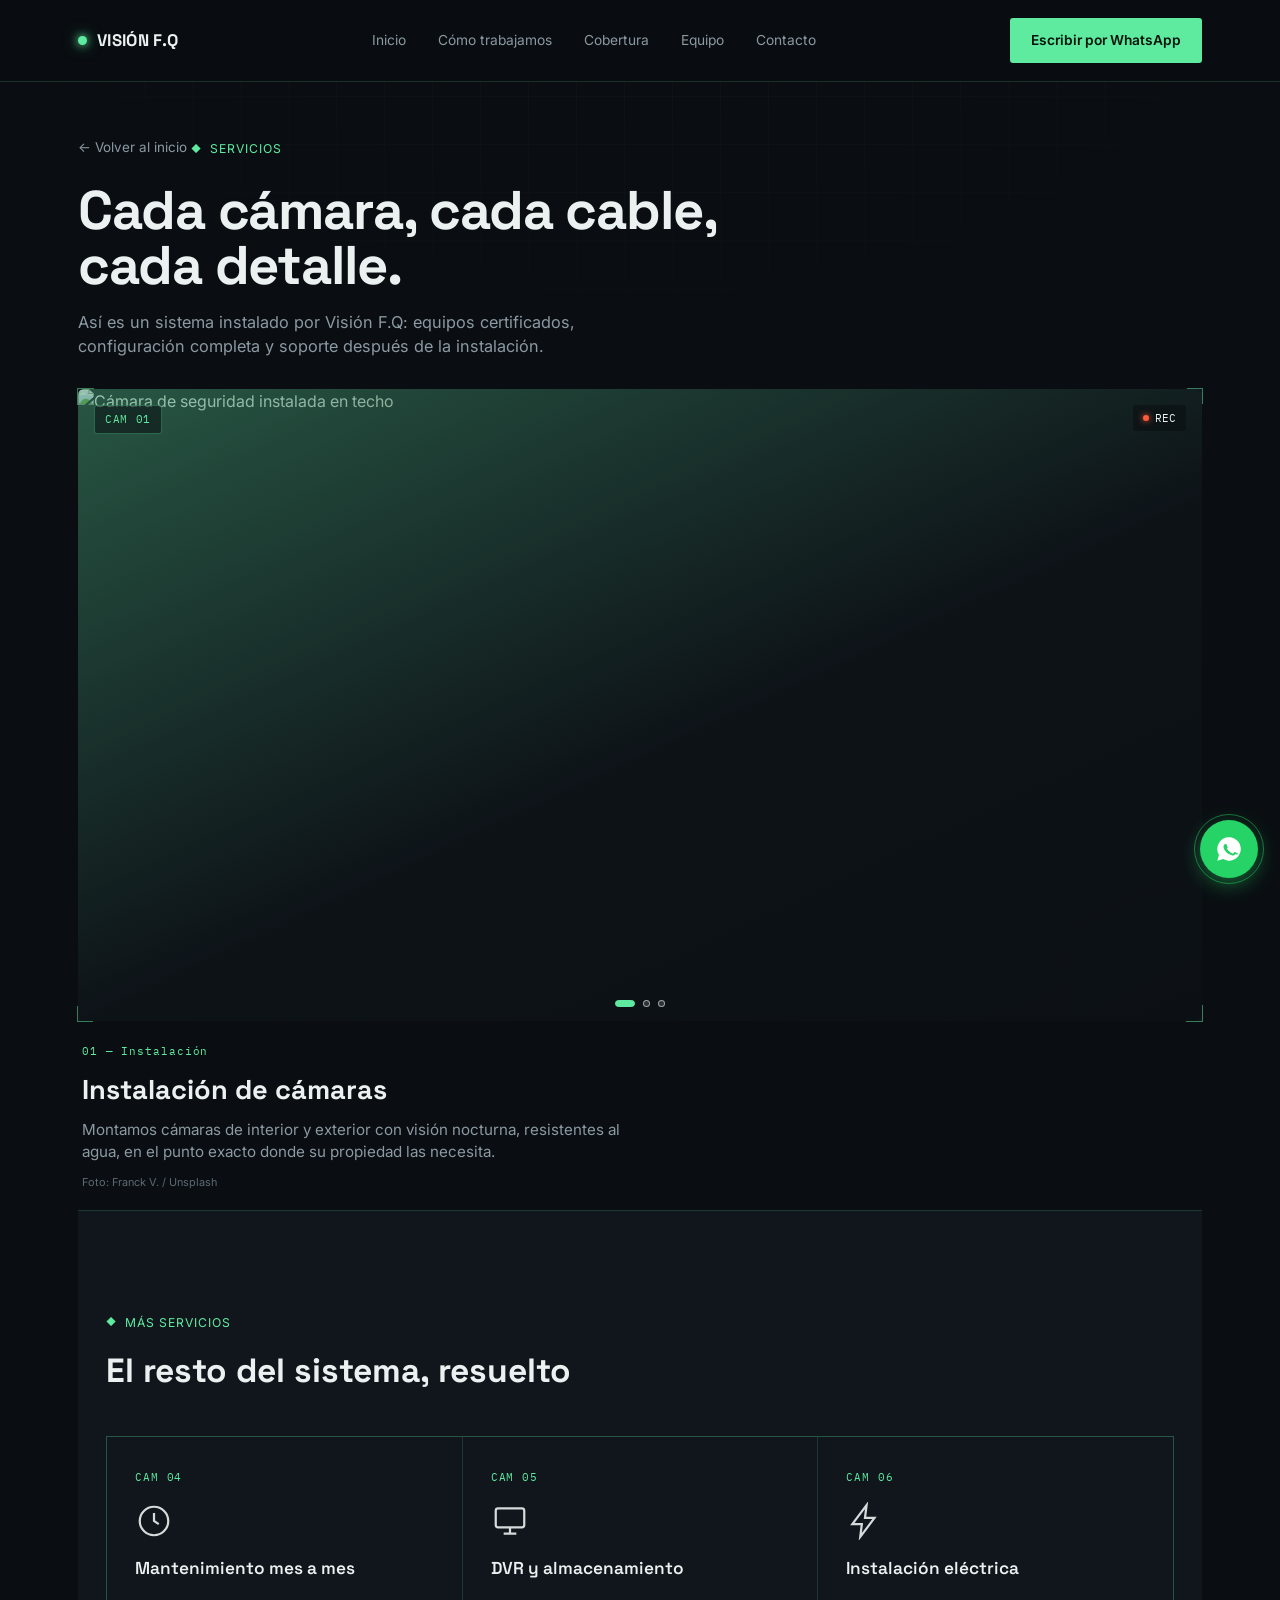
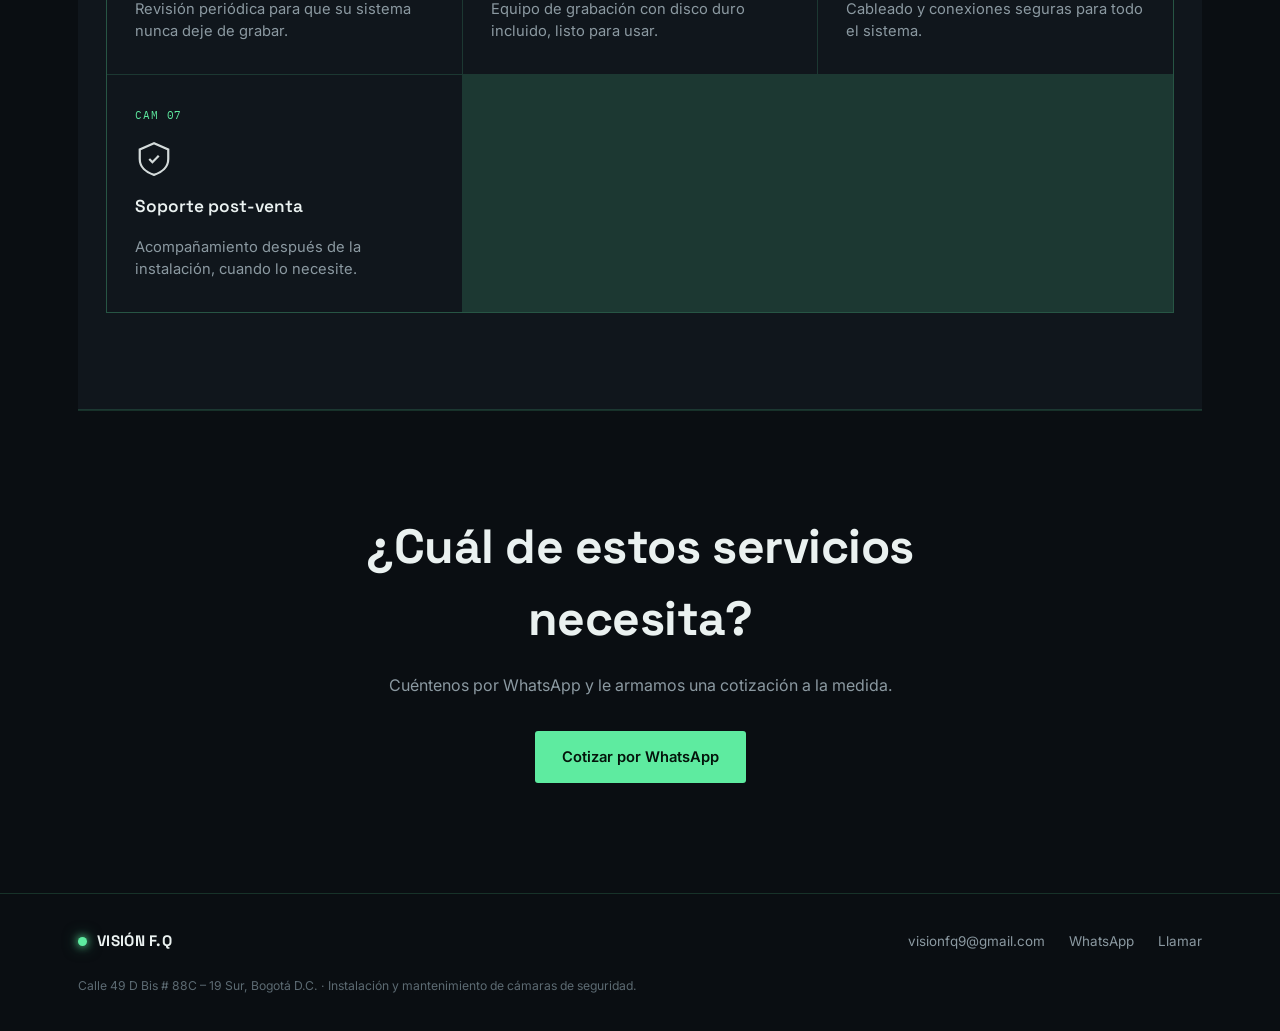
==== servicios.html @ 04c8c8dc "Primer Cargue" ====
<!DOCTYPE html>
<html lang="es">
<head>
<meta charset="UTF-8">
<meta name="viewport" content="width=device-width, initial-scale=1.0">
<title>Servicios — Visión F.Q</title>
<meta name="description" content="Servicios de instalación y mantenimiento de cámaras de seguridad de Visión F.Q en Bogotá.">
<link rel="preconnect" href="https://fonts.googleapis.com">
<link rel="preconnect" href="https://fonts.gstatic.com" crossorigin>
<link href="https://fonts.googleapis.com/css2?family=Space+Grotesk:wght@500;600;700&family=IBM+Plex+Mono:wght@400;500&family=Inter:wght@400;500;600&display=swap" rel="stylesheet">
<link rel="stylesheet" href="styles.css">
<style>
  /* ---- extras solo para esta página: showcases con foto ---- */
  .svc-hero{padding:52px 0 20px;}
  .svc-hero .eyebrow{margin-bottom:16px;}
  .svc-hero h1{
    font-family:'Space Grotesk',sans-serif; font-weight:700;
    font-size:clamp(2rem,5vw,3.4rem); letter-spacing:-0.02em; margin-bottom:16px;
  }
  .svc-hero p{color:var(--muted); max-width:560px; font-size:1.02rem;}
  .back-link{
    display:inline-flex; align-items:center; gap:8px; font-size:0.84rem;
    color:var(--muted); margin-bottom:26px;
  }
  .back-link:hover{color:var(--phosphor);}

  .showcase{
    display:grid; grid-template-columns:1fr; gap:34px;
    padding:54px 0; border-top:1px solid var(--line);
    align-items:center;
  }
  @media(min-width:860px){
    .showcase{grid-template-columns:1fr 1fr; gap:56px;}
    .showcase.rev .photo-col{order:2;}
    .showcase.rev .text-col{order:1;}
  }
  .photo-col{position:relative;}
  .photo-frame{
    position:relative; aspect-ratio:4/3; background:var(--panel);
  }
  .photo-inner{
    position:absolute; inset:0; border-radius:6px; overflow:hidden;
  }
  .photo-frame img{
    width:100%; height:100%; object-fit:cover; display:block;
    filter:grayscale(0.35) contrast(1.12) brightness(0.72) saturate(1.05);
  }
  .photo-frame .tint{
    position:absolute; inset:0;
    background:linear-gradient(155deg, rgba(94,235,160,0.30), rgba(10,14,18,0.55) 60%, rgba(10,14,18,0.75));
    mix-blend-mode:normal;
  }
  .photo-frame .tag{
    position:absolute; top:16px; left:16px;
    font-family:'IBM Plex Mono',monospace; font-size:0.7rem; letter-spacing:0.06em;
    color:var(--phosphor); background:rgba(10,14,18,0.55);
    padding:5px 10px; border:1px solid var(--line-strong); border-radius:3px;
  }
  .photo-frame .rec-tag{
    position:absolute; top:16px; right:16px;
    display:flex; align-items:center; gap:6px;
    font-family:'IBM Plex Mono',monospace; font-size:0.68rem; color:#eaf1f0;
    background:rgba(10,14,18,0.55); padding:5px 10px; border-radius:3px;
  }
  .photo-frame .rec-tag .d{width:6px; height:6px; border-radius:50%; background:var(--alert); box-shadow:0 0 6px var(--alert);}
  .photo-credit{
    margin-top:8px; font-size:0.68rem; color:var(--muted-2); text-align:right;
  }
  .photo-credit a{color:var(--muted-2); text-decoration:underline; text-underline-offset:2px;}
  .photo-credit a:hover{color:var(--muted);}

  .text-col .svc-tag{display:block; margin-bottom:14px;}
  .text-col h2{
    font-family:'Space Grotesk',sans-serif; font-weight:700;
    font-size:clamp(1.4rem,2.6vw,2rem); margin-bottom:14px;
  }
  .text-col p{color:var(--muted); font-size:0.98rem; margin-bottom:18px; max-width:460px;}
  .text-col ul{list-style:none; display:flex; flex-direction:column; gap:10px;}
  .text-col li{
    display:flex; align-items:flex-start; gap:10px; color:var(--muted); font-size:0.92rem;
  }
  .text-col li svg{width:16px; height:16px; color:var(--phosphor); flex-shrink:0; margin-top:2px;}

  .more-head{padding:70px 0 40px;}
  .more-head .eyebrow{margin-bottom:14px;}
  .more-head h2{font-family:'Space Grotesk',sans-serif; font-size:clamp(1.5rem,3vw,2.1rem); font-weight:700;}

  /* ---- galería / carrusel automático ---- */
  .gallery{margin:10px 0 20px;}
  .gallery-frame{
    position:relative; aspect-ratio:16/9; background:var(--panel);
    cursor:zoom-in;
  }
  .gallery-track{position:absolute; inset:0; border-radius:6px; overflow:hidden;}
  .gallery-slide{
    position:absolute; inset:0; opacity:0; transition:opacity 0.9s ease;
    pointer-events:none;
  }
  .gallery-slide.is-active{opacity:1; pointer-events:auto;}
  .gallery-slide img{
    width:100%; height:100%; object-fit:cover; display:block;
    filter:grayscale(0.35) contrast(1.12) brightness(0.72) saturate(1.05);
  }
  .gallery-slide .tint{
    position:absolute; inset:0;
    background:linear-gradient(155deg, rgba(94,235,160,0.30), rgba(10,14,18,0.45) 55%, rgba(10,14,18,0.75));
  }
  .gallery-slide .tag{
    position:absolute; top:16px; left:16px;
    font-family:'IBM Plex Mono',monospace; font-size:0.7rem; letter-spacing:0.06em;
    color:var(--phosphor); background:rgba(10,14,18,0.55);
    padding:5px 10px; border:1px solid var(--line-strong); border-radius:3px;
  }
  .gallery-slide .rec-tag{
    position:absolute; top:16px; right:16px;
    display:flex; align-items:center; gap:6px;
    font-family:'IBM Plex Mono',monospace; font-size:0.68rem; color:#eaf1f0;
    background:rgba(10,14,18,0.55); padding:5px 10px; border-radius:3px;
  }
  .gallery-slide .rec-tag .d{width:6px; height:6px; border-radius:50%; background:var(--alert); box-shadow:0 0 6px var(--alert);}
  .gallery-slide .view-hint{
    position:absolute; bottom:16px; right:16px; z-index:2;
    display:flex; align-items:center; gap:6px;
    font-family:'IBM Plex Mono',monospace; font-size:0.68rem; color:#eaf1f0;
    background:rgba(10,14,18,0.55); padding:6px 11px; border-radius:3px;
    opacity:0; transition:opacity 0.2s;
  }
  .gallery-frame:hover .gallery-slide.is-active .view-hint{opacity:1;}
  .gallery-slide .view-hint svg{width:12px; height:12px;}

  .gallery-arrow{
    position:absolute; top:50%; transform:translateY(-50%); z-index:3;
    width:42px; height:42px; border-radius:50%;
    background:rgba(10,14,18,0.55); border:1px solid var(--line-strong);
    color:#eaf1f0; display:flex; align-items:center; justify-content:center;
    cursor:pointer; font-size:1.3rem; line-height:1;
    opacity:0; transition:opacity 0.2s, background 0.2s, border-color 0.2s;
  }
  .gallery-frame:hover .gallery-arrow{opacity:1;}
  .gallery-arrow:hover{background:rgba(94,235,160,0.18); border-color:var(--phosphor);}
  .gallery-arrow.prev{left:14px;}
  .gallery-arrow.next{right:14px;}

  .gallery-dots{
    position:absolute; bottom:14px; left:50%; transform:translateX(-50%); z-index:3;
    display:flex; gap:8px;
  }
  .gallery-dot{
    width:7px; height:7px; border-radius:50%; border:1px solid rgba(234,241,240,0.6);
    background:rgba(234,241,240,0.15); cursor:pointer; padding:0;
    transition:background 0.2s, width 0.25s, border-color 0.2s;
  }
  .gallery-dot.is-active{background:var(--phosphor); border-color:var(--phosphor); width:20px; border-radius:4px;}

  .gallery-caption{padding:22px 4px 0;}
  .gallery-caption .svc-tag{display:block; margin-bottom:10px;}
  .gallery-caption h2{
    font-family:'Space Grotesk',sans-serif; font-weight:700;
    font-size:clamp(1.3rem,2.4vw,1.7rem); margin-bottom:8px;
  }
  .gallery-caption p{color:var(--muted); font-size:0.95rem; max-width:560px;}
  .gallery-credit{margin-top:10px; font-size:0.68rem; color:var(--muted-2);}
  .gallery-credit a{color:var(--muted-2); text-decoration:underline; text-underline-offset:2px;}
  .gallery-credit a:hover{color:var(--muted);}

  /* ---- lightbox ---- */
  .lightbox{
    position:fixed; inset:0; z-index:200;
    background:rgba(6,9,12,0.94);
    display:none; align-items:center; justify-content:center;
    padding:60px 20px;
  }
  .lightbox.open{display:flex;}
  .lightbox-stage{
    position:relative; max-width:1000px; width:100%;
    display:flex; flex-direction:column; align-items:center; gap:14px;
  }
  .lightbox-frame{
    position:relative; width:100%; border:1px solid var(--line-strong); border-radius:6px;
    overflow:hidden; background:var(--panel); max-height:72vh;
  }
  .lightbox-frame img{
    display:block; width:100%; height:100%; max-height:72vh; object-fit:contain;
    background:#04070a;
  }
  .lightbox-caption{
    display:flex; justify-content:space-between; width:100%;
    font-size:0.8rem; color:var(--muted); gap:12px; flex-wrap:wrap;
  }
  .lightbox-caption .credit a{color:var(--muted); text-decoration:underline; text-underline-offset:2px;}
  .lightbox-close, .lightbox-prev, .lightbox-next{
    position:absolute; z-index:5;
    display:flex; align-items:center; justify-content:center;
    width:42px; height:42px; border-radius:50%;
    background:rgba(10,14,18,0.7); border:1px solid var(--line-strong);
    color:#eaf1f0; cursor:pointer; transition:background 0.2s, border-color 0.2s;
  }
  .lightbox-close:hover, .lightbox-prev:hover, .lightbox-next:hover{
    background:rgba(94,235,160,0.15); border-color:var(--phosphor);
  }
  .lightbox-close{top:-52px; right:0;}
  .lightbox-prev{left:-14px; top:50%; transform:translateY(-50%);}
  .lightbox-next{right:-14px; top:50%; transform:translateY(-50%);}
  .lightbox-close svg, .lightbox-prev svg, .lightbox-next svg{width:18px; height:18px;}
  @media(max-width:700px){
    .lightbox-prev{left:4px;} .lightbox-next{right:4px;}
    .lightbox-close{top:-46px; right:4px;}
    .gallery-arrow{width:36px; height:36px;}
  }
</style>
</head>
<body>

<header>
  <div class="wrap">
    <nav>
      <a class="logo" href="index.html"><span class="dot"></span>VISIÓN&nbsp;F.Q</a>
      <div class="navlinks">
        <a href="index.html#servicios">Inicio</a>
        <a href="index.html#proceso">Cómo trabajamos</a>
        <a href="index.html#cobertura">Cobertura</a>
        <a href="index.html#equipo">Equipo</a>
        <a href="index.html#contacto">Contacto</a>
      </div>
      <a class="btn btn-primary navcta" href="https://wa.me/573009581061?text=Hola%2C%20quiero%20una%20cotizaci%C3%B3n%20de%20c%C3%A1maras%20de%20seguridad" target="_blank" rel="noopener">Escribir por WhatsApp</a>
    </nav>
  </div>
</header>

<main>
  <section class="svc-hero">
    <div class="wrap">
      <a class="back-link" href="index.html">← Volver al inicio</a>
      <div class="eyebrow">Servicios</div>
      <h1>Cada cámara, cada cable,<br>cada detalle.</h1>
      <p>Así es un sistema instalado por Visión F.Q: equipos certificados, configuración completa y soporte después de la instalación.</p>
    </div>
  </section>

  <section class="wrap">
    <div class="gallery reveal">
      <div class="gallery-frame frame" id="galleryFrame" onclick="openLightbox(galleryIndex)">
        <div class="fb1"></div><div class="fb2"></div>
        <div class="gallery-track" id="galleryTrack">

          <div class="gallery-slide is-active" data-idx="0">
            <img src="https://images.unsplash.com/photo-1643123182527-3bd30840e7ed?fm=jpg&q=70&w=1400&auto=format&fit=crop" alt="Cámara de seguridad instalada en techo">
            <div class="tint"></div>
            <div class="tag">CAM 01</div>
            <div class="rec-tag"><span class="d"></span>REC</div>
            <div class="view-hint"><svg viewBox="0 0 24 24" fill="none" stroke="currentColor" stroke-width="2"><path d="M15 3h6v6M9 21H3v-6M21 3l-7 7M3 21l7-7"/></svg>Ver en grande</div>
          </div>

          <div class="gallery-slide" data-idx="1">
            <img src="https://images.unsplash.com/photo-1523350518665-e177eea6988b?fm=jpg&q=70&w=1400&auto=format&fit=crop" alt="Cámara domo blanca y negra en pared">
            <div class="tint"></div>
            <div class="tag">CAM 02</div>
            <div class="rec-tag"><span class="d"></span>REC</div>
            <div class="view-hint"><svg viewBox="0 0 24 24" fill="none" stroke="currentColor" stroke-width="2"><path d="M15 3h6v6M9 21H3v-6M21 3l-7 7M3 21l7-7"/></svg>Ver en grande</div>
          </div>

          <div class="gallery-slide" data-idx="2">
            <img src="https://images.unsplash.com/photo-1481597262637-0545b18186ea?fm=jpg&q=70&w=1400&auto=format&fit=crop" alt="Cámara de seguridad blanca en techo">
            <div class="tint"></div>
            <div class="tag">CAM 03</div>
            <div class="rec-tag"><span class="d"></span>REC</div>
            <div class="view-hint"><svg viewBox="0 0 24 24" fill="none" stroke="currentColor" stroke-width="2"><path d="M15 3h6v6M9 21H3v-6M21 3l-7 7M3 21l7-7"/></svg>Ver en grande</div>
          </div>

        </div>

        <button class="gallery-arrow prev" onclick="event.stopPropagation(); galleryStep(-1)" aria-label="Foto anterior">‹</button>
        <button class="gallery-arrow next" onclick="event.stopPropagation(); galleryStep(1)" aria-label="Foto siguiente">›</button>

        <div class="gallery-dots">
          <button class="gallery-dot is-active" onclick="event.stopPropagation(); galleryGoTo(0)" aria-label="Foto 1"></button>
          <button class="gallery-dot" onclick="event.stopPropagation(); galleryGoTo(1)" aria-label="Foto 2"></button>
          <button class="gallery-dot" onclick="event.stopPropagation(); galleryGoTo(2)" aria-label="Foto 3"></button>
        </div>
      </div>

      <div class="gallery-caption" id="galleryCaption">
        <span class="svc-tag mono">01 — Instalación</span>
        <h2>Instalación de cámaras</h2>
        <p>Montamos cámaras de interior y exterior con visión nocturna, resistentes al agua, en el punto exacto donde su propiedad las necesita.</p>
        <div class="gallery-credit" id="galleryCredit">Foto: Franck V. / Unsplash</div>
      </div>
    </div>

  <section class="pad" style="background:var(--panel); border-top:1px solid var(--line); border-bottom:1px solid var(--line);">
    <div class="wrap">
      <div class="more-head reveal" style="padding:0 0 40px;">
        <div class="eyebrow">Más servicios</div>
        <h2>El resto del sistema, resuelto</h2>
      </div>
      <div class="svc-grid reveal">
        <div class="svc-card">
          <span class="svc-tag mono">CAM 04</span>
          <svg class="svc-icon" viewBox="0 0 24 24" fill="none" stroke="currentColor" stroke-width="1.4"><circle cx="12" cy="12" r="9"/><path d="M12 7v5l3 2"/></svg>
          <h3>Mantenimiento mes a mes</h3>
          <p>Revisión periódica para que su sistema nunca deje de grabar.</p>
        </div>
        <div class="svc-card">
          <span class="svc-tag mono">CAM 05</span>
          <svg class="svc-icon" viewBox="0 0 24 24" fill="none" stroke="currentColor" stroke-width="1.4"><rect x="3" y="4" width="18" height="12" rx="1.5"/><path d="M8 20h8M12 16v4"/></svg>
          <h3>DVR y almacenamiento</h3>
          <p>Equipo de grabación con disco duro incluido, listo para usar.</p>
        </div>
        <div class="svc-card">
          <span class="svc-tag mono">CAM 06</span>
          <svg class="svc-icon" viewBox="0 0 24 24" fill="none" stroke="currentColor" stroke-width="1.4"><path d="M13 2 4 14h6l-1 8 9-12h-6l1-8z"/></svg>
          <h3>Instalación eléctrica</h3>
          <p>Cableado y conexiones seguras para todo el sistema.</p>
        </div>
        <div class="svc-card">
          <span class="svc-tag mono">CAM 07</span>
          <svg class="svc-icon" viewBox="0 0 24 24" fill="none" stroke="currentColor" stroke-width="1.4"><path d="M12 2 3 6v6c0 5 4 8.5 9 10 5-1.5 9-5 9-10V6l-9-4Z"/><path d="M9 12l2 2 4-4"/></svg>
          <h3>Soporte post-venta</h3>
          <p>Acompañamiento después de la instalación, cuando lo necesite.</p>
        </div>
      </div>
    </div>
  </section>

  <section class="final">
    <div class="wrap">
      <h2 class="reveal">¿Cuál de estos servicios necesita?</h2>
      <p class="reveal">Cuéntenos por WhatsApp y le armamos una cotización a la medida.</p>
      <a class="btn btn-primary btn-lg reveal" href="https://wa.me/573009581061?text=Hola%2C%20quiero%20una%20cotizaci%C3%B3n%20de%20c%C3%A1maras%20de%20seguridad" target="_blank" rel="noopener">Cotizar por WhatsApp</a>
    </div>
  </section>
</main>

<footer>
  <div class="wrap">
    <div class="foot-row">
      <a class="logo" href="index.html"><span class="dot"></span>VISIÓN&nbsp;F.Q</a>
      <div class="foot-links">
        <a href="mailto:visionfq9@gmail.com">visionfq9@gmail.com</a>
        <a href="https://wa.me/573009581061" target="_blank" rel="noopener">WhatsApp</a>
        <a href="tel:+573008775251">Llamar</a>
      </div>
    </div>
    <div class="foot-note">Calle 49 D Bis # 88C – 19 Sur, Bogotá D.C. · Instalación y mantenimiento de cámaras de seguridad.</div>
  </div>
</footer>

<a class="fab" href="https://wa.me/573009581061?text=Hola%2C%20quiero%20una%20cotizaci%C3%B3n%20de%20c%C3%A1maras%20de%20seguridad" target="_blank" rel="noopener" aria-label="Escribir por WhatsApp">
  <svg viewBox="0 0 24 24"><path d="M12 2a10 10 0 0 0-8.6 15.1L2 22l5-1.4A10 10 0 1 0 12 2zm5.6 14.3c-.2.6-1.3 1.2-1.8 1.3-.5.1-1 .1-3.1-.8-2.6-1.1-4.3-3.8-4.4-4-.1-.2-1-1.4-1-2.6 0-1.2.6-1.8.9-2.1.2-.2.5-.3.7-.3h.5c.2 0 .4 0 .6.5.2.5.7 1.8.8 1.9.1.2.1.3 0 .5-.1.2-.2.3-.3.5-.2.2-.3.3-.1.6.2.3.9 1.5 1.9 2.4 1.3 1.2 2.4 1.5 2.7 1.7.3.2.5.1.6-.1.2-.2.7-.8.9-1.1.2-.3.4-.2.6-.1.2.1 1.5.7 1.8.8.3.1.5.2.5.3.1.2.1.7-.1 1.3z"/></svg>
</a>

<div class="lightbox" id="lightbox" role="dialog" aria-modal="true" aria-label="Imagen ampliada">
  <div class="lightbox-stage">
    <button class="lightbox-close" onclick="closeLightbox()" aria-label="Cerrar">
      <svg viewBox="0 0 24 24" fill="none" stroke="currentColor" stroke-width="2"><path d="M6 6l12 12M18 6 6 18"/></svg>
    </button>
    <button class="lightbox-prev" onclick="stepLightbox(-1)" aria-label="Foto anterior">
      <svg viewBox="0 0 24 24" fill="none" stroke="currentColor" stroke-width="2"><path d="M15 18l-6-6 6-6"/></svg>
    </button>
    <div class="lightbox-frame">
      <img id="lightbox-img" src="" alt="">
    </div>
    <button class="lightbox-next" onclick="stepLightbox(1)" aria-label="Foto siguiente">
      <svg viewBox="0 0 24 24" fill="none" stroke="currentColor" stroke-width="2"><path d="M9 6l6 6-6 6"/></svg>
    </button>
    <div class="lightbox-caption">
      <span id="lightbox-title"></span>
      <span class="credit" id="lightbox-credit"></span>
    </div>
  </div>
</div>

<script>
  var els = document.querySelectorAll('.reveal');
  if('IntersectionObserver' in window){
    var io = new IntersectionObserver(function(entries){
      entries.forEach(function(e){
        if(e.isIntersecting){ e.target.classList.add('show'); io.unobserve(e.target); }
      });
    }, { threshold:0.12 });
    els.forEach(function(el){ io.observe(el); });
  } else {
    els.forEach(function(el){ el.classList.add('show'); });
  }
</script>

<script>
  // ---- datos de las fotos (carrusel + lightbox comparten esto) ----
  var photos = [
    {
      full: "https://images.unsplash.com/photo-1643123182527-3bd30840e7ed?fm=jpg&q=80&w=1800&auto=format&fit=crop",
      tag: "01 — Instalación",
      title: "Instalación de cámaras",
      desc: "Montamos cámaras de interior y exterior con visión nocturna, resistentes al agua, en el punto exacto donde su propiedad las necesita.",
      credit: "Foto: Franck V. / Unsplash"
    },
    {
      full: "https://images.unsplash.com/photo-1523350518665-e177eea6988b?fm=jpg&q=80&w=1800&auto=format&fit=crop",
      tag: "02 — Interior y exterior",
      title: "Cámaras para cada espacio",
      desc: "Cámaras domo y tipo bala para interiores, fachadas y zonas comunes, con visión nocturna y protección contra el clima.",
      credit: "Foto: Bernard Hermant / Unsplash"
    },
    {
      full: "https://images.unsplash.com/photo-1481597262637-0545b18186ea?fm=jpg&q=80&w=1800&auto=format&fit=crop",
      tag: "03 — App móvil",
      title: "Vea su casa o negocio en tiempo real",
      desc: "Configuramos su celular para que vea las cámaras en vivo desde cualquier lugar, con notificaciones cuando algo se mueve.",
      credit: "Foto: Alex Knight / Unsplash"
    }
  ];

  // ---- carrusel automático de la galería ----
  var galleryIndex = 0;
  var galleryTimer = null;
  var gallerySlides = document.querySelectorAll('.gallery-slide');
  var galleryDots = document.querySelectorAll('.gallery-dot');
  var galleryCaption = document.getElementById('galleryCaption');

  function renderGalleryCaption(){
    var p = photos[galleryIndex];
    galleryCaption.querySelector('.svc-tag').textContent = p.tag;
    galleryCaption.querySelector('h2').textContent = p.title;
    galleryCaption.querySelector('p').textContent = p.desc;
    document.getElementById('galleryCredit').textContent = p.credit;
  }
  function galleryGoTo(i){
    gallerySlides[galleryIndex].classList.remove('is-active');
    galleryDots[galleryIndex].classList.remove('is-active');
    galleryIndex = (i + photos.length) % photos.length;
    gallerySlides[galleryIndex].classList.add('is-active');
    galleryDots[galleryIndex].classList.add('is-active');
    renderGalleryCaption();
    restartGalleryTimer();
  }
  function galleryStep(dir){ galleryGoTo(galleryIndex + dir); }
  function startGalleryTimer(){
    galleryTimer = setInterval(function(){ galleryStep(1); }, 4500);
  }
  function restartGalleryTimer(){
    if(galleryTimer) clearInterval(galleryTimer);
    startGalleryTimer();
  }
  startGalleryTimer();
  // pausa al pasar el mouse, sigue al salir
  var galleryFrame = document.getElementById('galleryFrame');
  galleryFrame.addEventListener('mouseenter', function(){ if(galleryTimer) clearInterval(galleryTimer); });
  galleryFrame.addEventListener('mouseleave', startGalleryTimer);

  // ---- lightbox (ver en grande) ----
  var currentIdx = 0;
  var lightbox = document.getElementById('lightbox');
  var lbImg = document.getElementById('lightbox-img');
  var lbTitle = document.getElementById('lightbox-title');
  var lbCredit = document.getElementById('lightbox-credit');

  function renderLightbox(){
    var p = photos[currentIdx];
    lbImg.src = p.full;
    lbImg.alt = p.title;
    lbTitle.textContent = p.tag + ' — ' + p.title;
    lbCredit.textContent = p.credit;
  }
  function openLightbox(i){
    currentIdx = i;
    renderLightbox();
    lightbox.classList.add('open');
    document.body.style.overflow = 'hidden';
    if(galleryTimer) clearInterval(galleryTimer);
  }
  function closeLightbox(){
    lightbox.classList.remove('open');
    document.body.style.overflow = '';
    startGalleryTimer();
  }
  function stepLightbox(dir){
    currentIdx = (currentIdx + dir + photos.length) % photos.length;
    renderLightbox();
  }
  lightbox.addEventListener('click', function(e){
    if(e.target === lightbox){ closeLightbox(); }
  });
  document.addEventListener('keydown', function(e){
    if(!lightbox.classList.contains('open')) return;
    if(e.key === 'Escape') closeLightbox();
    if(e.key === 'ArrowLeft') stepLightbox(-1);
    if(e.key === 'ArrowRight') stepLightbox(1);
  });
</script>

</body>
</html>
---- styles.css ----
:root{
    --void:#0a0e12;
    --panel:#10161c;
    --panel-2:#141b22;
    --line: rgba(94,235,160,0.16);
    --line-strong: rgba(94,235,160,0.32);
    --phosphor:#5eeba0;
    --phosphor-dim: rgba(94,235,160,0.6);
    --alert:#ff5a3c;
    --blue:#4d7cff;
    --text:#eaf1f0;
    --muted:#8b99a1;
    --muted-2:#5c6a72;
  }
  *{margin:0;padding:0;box-sizing:border-box;}
  html{scroll-behavior:smooth;}
  body{
    background:var(--void);
    color:var(--text);
    font-family:'Inter',sans-serif;
    line-height:1.5;
    overflow-x:hidden;
  }
  ::selection{background:var(--phosphor); color:#04120a;}
  .mono{font-family:'IBM Plex Mono', monospace;}
  .display{font-family:'Space Grotesk', sans-serif;}

  /* subtle scanline / grid texture on void bg */
  body::before{
    content:"";
    position:fixed; inset:0;
    background-image:
      linear-gradient(rgba(94,235,160,0.035) 1px, transparent 1px),
      linear-gradient(90deg, rgba(94,235,160,0.035) 1px, transparent 1px);
    background-size: 48px 48px;
    pointer-events:none;
    z-index:0;
    mask-image: radial-gradient(ellipse 80% 60% at 50% 0%, black 0%, transparent 75%);
  }

  a{color:inherit; text-decoration:none;}
  .wrap{max-width:1180px; margin:0 auto; padding:0 28px;}
  section{position:relative; z-index:1;}

  /* corner-bracket framing device — echoes a camera viewfinder */
  .frame{position:relative;}
  .frame::before, .frame::after,
  .frame .fb1, .frame .fb2{
    content:""; position:absolute; width:16px; height:16px;
    border:1.5px solid var(--phosphor-dim);
    opacity:0.85;
  }
  .frame::before{top:-1px; left:-1px; border-right:none; border-bottom:none;}
  .frame::after{bottom:-1px; right:-1px; border-left:none; border-top:none;}
  .frame .fb1{top:-1px; right:-1px; border-left:none; border-bottom:none;}
  .frame .fb2{bottom:-1px; left:-1px; border-right:none; border-top:none;}

  /* ---------- NAV ---------- */
  header{
    position:sticky; top:0; z-index:50;
    background:rgba(10,14,18,0.82);
    backdrop-filter: blur(10px);
    border-bottom:1px solid var(--line);
  }
  nav{
    display:flex; align-items:center; justify-content:space-between;
    padding:18px 0;
  }
  .logo{
    display:flex; align-items:center; gap:10px;
    font-family:'Space Grotesk', sans-serif;
    font-weight:700; font-size:1.05rem; letter-spacing:0.02em;
  }
  .logo .dot{
    width:9px; height:9px; border-radius:50%;
    background:var(--phosphor);
    box-shadow:0 0 8px var(--phosphor), 0 0 16px rgba(94,235,160,0.5);
    animation: pulse 2s ease-in-out infinite;
  }
  @keyframes pulse{
    0%,100%{opacity:1; transform:scale(1);}
    50%{opacity:0.4; transform:scale(0.8);}
  }
  .navlinks{display:flex; align-items:center; gap:32px;}
  .navlinks a{
    font-size:0.86rem; color:var(--muted);
    transition:color 0.2s;
  }
  .navlinks a:hover{color:var(--text);}
  .btn{
    display:inline-flex; align-items:center; gap:8px;
    padding:11px 20px; border-radius:3px;
    font-size:0.86rem; font-weight:600; font-family:'Inter',sans-serif;
    cursor:pointer; border:1px solid transparent;
    transition:all 0.2s;
    white-space:nowrap;
  }
  .btn-primary{
    background:var(--phosphor); color:#04140b;
  }
  .btn-primary:hover{background:#7ff5b6; transform:translateY(-1px);}
  .btn-ghost{
    border-color:var(--line-strong); color:var(--text);
  }
  .btn-ghost:hover{border-color:var(--phosphor); color:var(--phosphor);}
  .navcta{display:none;}
  @media(min-width:860px){.navcta{display:inline-flex;}}
  .navlinks{display:none;}
  @media(min-width:860px){.navlinks{display:flex;}}

  /* ---------- HERO ---------- */
  .hero{padding:64px 0 40px;}
  .feed{
    position:relative;
    border:1px solid var(--line-strong);
    background:
      radial-gradient(ellipse 120% 100% at 50% -10%, rgba(77,124,255,0.10), transparent 55%),
      var(--panel);
    border-radius:6px;
    padding:22px 22px 0;
    overflow:hidden;
  }
  .feed-topbar{
    display:flex; justify-content:space-between; align-items:center;
    font-size:0.72rem; letter-spacing:0.04em; color:var(--phosphor-dim);
    padding-bottom:14px;
  }
  .rec{display:flex; align-items:center; gap:7px;}
  .rec .reddot{
    width:7px; height:7px; border-radius:50%; background:var(--alert);
    box-shadow:0 0 6px var(--alert);
    animation:pulse 1.4s ease-in-out infinite;
  }
  .hero-inner{
    padding:52px 4px 64px;
    text-align:left;
    max-width:760px;
  }
  .eyebrow{
    display:inline-flex; align-items:center; gap:8px;
    font-size:0.76rem; color:var(--phosphor);
    letter-spacing:0.08em; text-transform:uppercase;
    margin-bottom:22px;
  }
  .eyebrow::before{content:"◆"; font-size:0.6rem;}
  h1{
    font-size:clamp(2.4rem, 6vw, 4.4rem);
    font-weight:700; line-height:1.02; letter-spacing:-0.02em;
    margin-bottom:22px;
  }
  h1 span{color:var(--phosphor);}
  .hero-sub{
    font-size:1.08rem; color:var(--muted); max-width:520px;
    margin-bottom:34px;
  }
  .hero-ctas{display:flex; flex-wrap:wrap; gap:14px; margin-bottom:30px;}
  .btn-lg{padding:14px 26px; font-size:0.92rem;}
  .trust-line{font-size:0.78rem; color:var(--muted-2); letter-spacing:0.02em;}
  .trust-line b{color:var(--muted);}

  .feed-footbar{
    display:flex; justify-content:space-between; align-items:flex-end;
    border-top:1px solid var(--line);
    padding:12px 4px; font-size:0.7rem; color:var(--muted-2);
  }

  /* ---------- MARQUEE / MARCAS ---------- */
  .brands{
    padding:34px 0; border-top:1px solid var(--line); border-bottom:1px solid var(--line);
  }
  .brands-label{
    text-align:center; font-size:0.72rem; letter-spacing:0.12em; text-transform:uppercase;
    color:var(--muted-2); margin-bottom:22px;
  }
  .brand-row{
    display:flex; flex-wrap:wrap; justify-content:center; gap:34px 48px;
  }
  .brand-row span{
    font-family:'Space Grotesk',sans-serif; font-weight:600; font-size:1.05rem;
    color:var(--muted); letter-spacing:0.01em; opacity:0.8;
    transition:opacity 0.2s, color 0.2s;
  }
  .brand-row span:hover{opacity:1; color:var(--text);}

  /* ---------- SECTION HEAD ---------- */
  .sec-head{max-width:640px; margin-bottom:52px;}
  .sec-head .eyebrow{margin-bottom:14px;}
  .sec-head h2{
    font-size:clamp(1.7rem, 3.4vw, 2.5rem); font-weight:700; letter-spacing:-0.01em;
    margin-bottom:14px;
  }
  .sec-head p{color:var(--muted); font-size:1rem; max-width:520px;}

  section.pad{padding:96px 0;}

  /* ---------- SERVICIOS ---------- */
  .svc-grid{
    display:grid; grid-template-columns:repeat(auto-fit, minmax(280px,1fr));
    gap:1px; background:var(--line);
    border:1px solid var(--line);
  }
  .svc-card{
    background:var(--panel); padding:32px 28px;
    display:flex; flex-direction:column; gap:16px;
    transition:background 0.25s;
  }
  .svc-card:hover{background:var(--panel-2);}
  .svc-tag{
    font-size:0.7rem; color:var(--phosphor); letter-spacing:0.08em;
  }
  .svc-icon{
    width:38px; height:38px; color:var(--text);
    opacity:0.9;
  }
  .svc-card h3{
    font-family:'Space Grotesk',sans-serif; font-size:1.08rem; font-weight:600;
  }
  .svc-card p{color:var(--muted); font-size:0.92rem;}

  /* ---------- PROCESO ---------- */
  .proc-list{display:flex; flex-direction:column;}
  .proc-item{
    display:grid; grid-template-columns:80px 1fr; gap:24px;
    padding:30px 0; border-top:1px solid var(--line);
    align-items:start;
  }
  .proc-item:last-child{border-bottom:1px solid var(--line);}
  .proc-num{
    font-family:'IBM Plex Mono',monospace; font-size:0.95rem; color:var(--phosphor-dim);
    padding-top:4px;
  }
  .proc-item h3{
    font-family:'Space Grotesk',sans-serif; font-size:1.15rem; font-weight:600; margin-bottom:8px;
  }
  .proc-item p{color:var(--muted); font-size:0.95rem; max-width:560px;}

  /* ---------- COBERTURA ---------- */
  .cov{
    display:grid; grid-template-columns:1fr; gap:28px;
  }
  @media(min-width:860px){.cov{grid-template-columns:1.1fr 1fr;}}
  .cov-panel{
    border:1px solid var(--line-strong); border-radius:6px; background:var(--panel);
    padding:30px; position:relative;
  }
  .coord{
    font-size:0.74rem; color:var(--phosphor-dim); margin-bottom:20px; letter-spacing:0.03em;
  }
  .addr{
    font-family:'Space Grotesk',sans-serif; font-size:1.3rem; font-weight:600; margin-bottom:6px;
  }
  .addr-sub{color:var(--muted); font-size:0.92rem; margin-bottom:26px;}
  .tags{display:flex; flex-wrap:wrap; gap:10px;}
  .tag{
    font-size:0.76rem; padding:7px 13px; border:1px solid var(--line-strong);
    border-radius:20px; color:var(--muted);
  }
  .cov-copy{display:flex; flex-direction:column; justify-content:center; gap:16px;}
  .cov-copy p{color:var(--muted); font-size:0.98rem;}
  .cov-copy p b{color:var(--text); font-weight:600;}

  /* ---------- EQUIPO ---------- */
  .team-grid{
    display:grid; grid-template-columns:repeat(auto-fit,minmax(260px,1fr)); gap:24px;
  }
  .team-card{
    border:1px solid var(--line); border-radius:6px; padding:30px; background:var(--panel);
    transition:border-color 0.2s;
  }
  .team-card:hover{border-color:var(--line-strong);}
  .avatar{
    width:52px; height:52px; border-radius:50%;
    background:linear-gradient(135deg, rgba(94,235,160,0.18), rgba(77,124,255,0.18));
    border:1px solid var(--line-strong);
    display:flex; align-items:center; justify-content:center;
    font-family:'Space Grotesk',sans-serif; font-weight:700; font-size:1.1rem; color:var(--phosphor);
    margin-bottom:18px;
  }
  .team-card h3{font-family:'Space Grotesk',sans-serif; font-size:1.05rem; margin-bottom:4px;}
  .team-role{color:var(--muted-2); font-size:0.8rem; margin-bottom:18px;}
  .team-contact{
    display:flex; align-items:center; gap:9px; font-size:0.88rem; color:var(--muted);
    padding-top:14px; border-top:1px solid var(--line);
  }
  .team-contact svg{width:16px; height:16px; color:var(--phosphor);}
  .team-contact a:hover{color:var(--text);}

  /* ---------- CTA FINAL ---------- */
  .final{
    text-align:center; padding:100px 0 110px;
    border-top:1px solid var(--line);
  }
  .final h2{
    font-family:'Space Grotesk',sans-serif; font-size:clamp(1.9rem,4.4vw,3rem);
    font-weight:700; letter-spacing:-0.01em; max-width:680px; margin:0 auto 18px;
  }
  .final p{color:var(--muted); margin-bottom:34px;}
  .final .btn{margin:0 auto;}
  .tagline{
    margin-top:44px; font-family:'IBM Plex Mono',monospace; font-size:0.78rem;
    color:var(--alert); letter-spacing:0.04em; text-transform:uppercase;
  }

  /* ---------- FOOTER ---------- */
  footer{
    border-top:1px solid var(--line); padding:36px 0; 
  }
  .foot-row{
    display:flex; flex-wrap:wrap; justify-content:space-between; gap:18px; align-items:center;
  }
  .foot-row .logo{font-size:0.95rem;}
  .foot-links{display:flex; gap:24px; font-size:0.84rem; color:var(--muted);}
  .foot-links a:hover{color:var(--text);}
  .foot-note{
    margin-top:24px; font-size:0.76rem; color:var(--muted-2);
  }

  /* ---------- WHATSAPP FAB ---------- */
  .fab{
    position:fixed; right:22px; bottom:22px; z-index:60;
    width:58px; height:58px; border-radius:50%;
    background:#25D366;
    display:flex; align-items:center; justify-content:center;
    box-shadow:0 6px 20px rgba(37,211,102,0.45);
    transition:transform 0.2s;
  }
  .fab:hover{transform:scale(1.08);}
  .fab::before{
    content:""; position:absolute; inset:-6px; border-radius:50%;
    border:1.5px solid rgba(37,211,102,0.5);
    animation:ring 2.2s ease-out infinite;
  }
  @keyframes ring{
    0%{transform:scale(0.85); opacity:0.9;}
    100%{transform:scale(1.5); opacity:0;}
  }
  .fab svg{width:28px; height:28px; fill:#fff;}

  /* reveal on scroll */
  .reveal{opacity:0; transform:translateY(18px); transition:opacity 0.6s ease, transform 0.6s ease;}
  .reveal.show{opacity:1; transform:translateY(0);}

  @media (prefers-reduced-motion: reduce){
    *{animation:none !important; transition:none !important;}
  }

  :focus-visible{outline:2px solid var(--phosphor); outline-offset:3px;}

  @media(max-width:600px){
    .hero{padding:36px 0 24px;}
    .hero-inner{padding:36px 4px 44px;}
    section.pad{padding:64px 0;}
  }
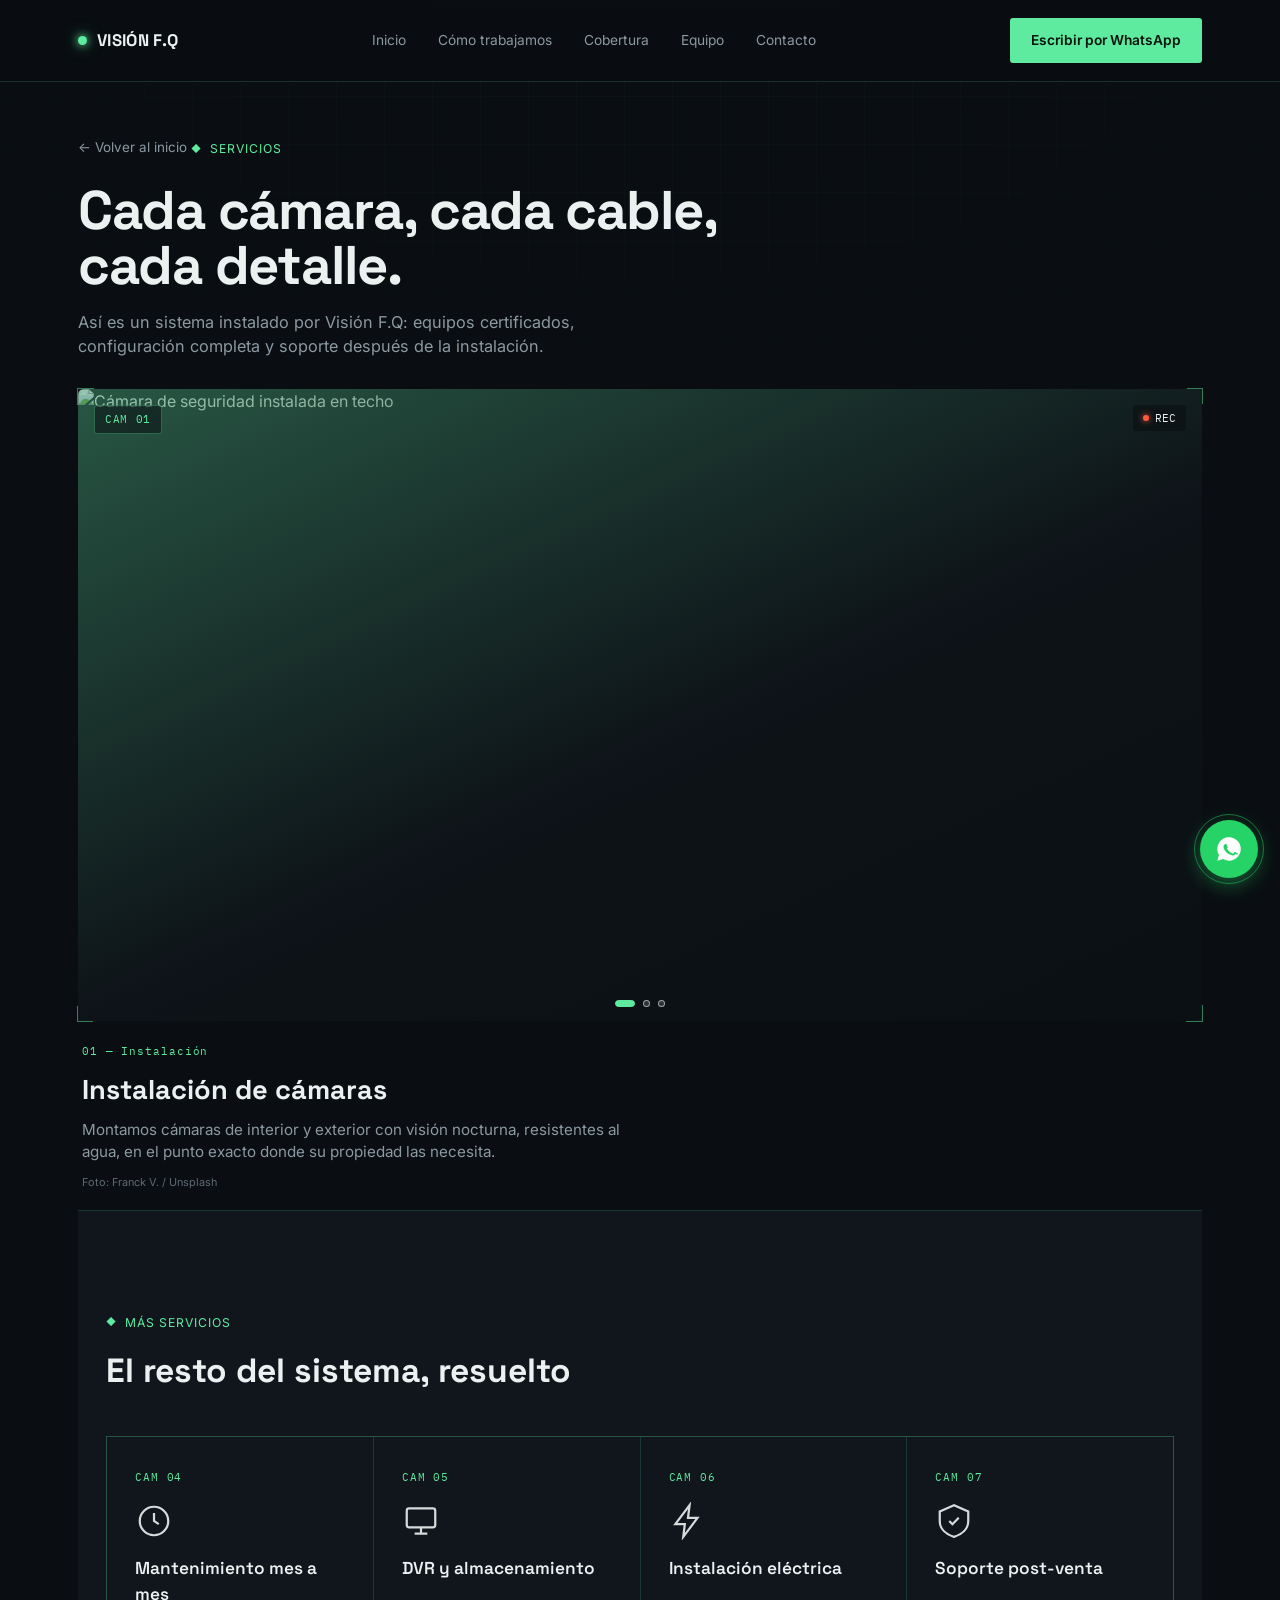
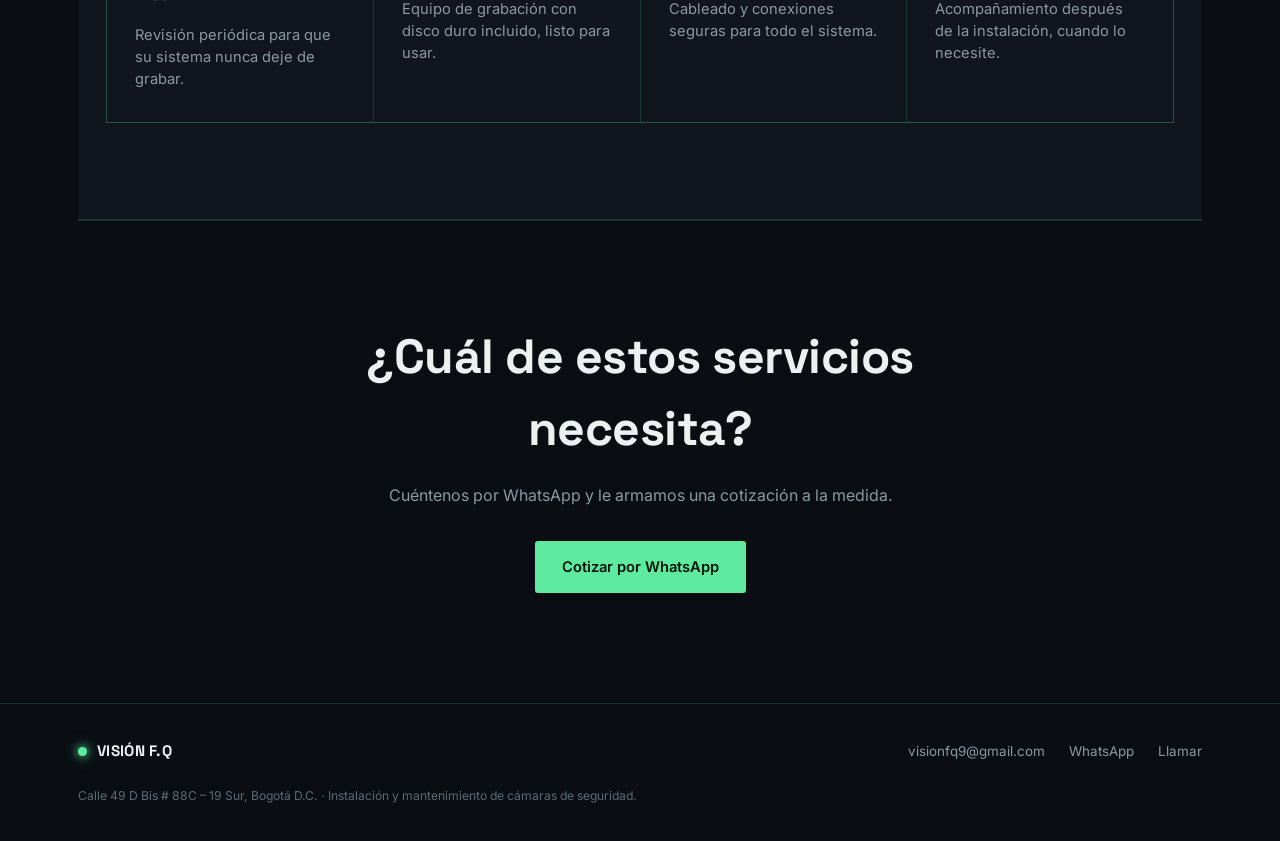
==== commit 32b7bc10: "Correcion" ====
--- a/servicios.html
+++ b/servicios.html
@@ -293,7 +293,7 @@
         <div class="eyebrow">Más servicios</div>
         <h2>El resto del sistema, resuelto</h2>
       </div>
-      <div class="svc-grid reveal">
+      <div class="svc-grid svc-grid-4 reveal">
         <div class="svc-card">
           <span class="svc-tag mono">CAM 04</span>
           <svg class="svc-icon" viewBox="0 0 24 24" fill="none" stroke="currentColor" stroke-width="1.4"><circle cx="12" cy="12" r="9"/><path d="M12 7v5l3 2"/></svg>
--- a/styles.css
+++ b/styles.css
@@ -195,10 +195,16 @@
 
   /* ---------- SERVICIOS ---------- */
   .svc-grid{
-    display:grid; grid-template-columns:repeat(auto-fit, minmax(280px,1fr));
+    display:grid; grid-template-columns:repeat(3, 1fr);
     gap:1px; background:var(--line);
     border:1px solid var(--line);
   }
+  @media(max-width:860px){ .svc-grid{grid-template-columns:repeat(2, 1fr);} }
+  @media(max-width:520px){ .svc-grid{grid-template-columns:1fr;} }
+  /* variante para grids de 4 tarjetas (evita huecos en "más servicios") */
+  .svc-grid.svc-grid-4{grid-template-columns:repeat(4, 1fr);}
+  @media(max-width:860px){ .svc-grid.svc-grid-4{grid-template-columns:repeat(2, 1fr);} }
+  @media(max-width:520px){ .svc-grid.svc-grid-4{grid-template-columns:1fr;} }
   .svc-card{
     background:var(--panel); padding:32px 28px;
     display:flex; flex-direction:column; gap:16px;
@@ -351,3 +357,87 @@
     .hero-inner{padding:36px 4px 44px;}
     section.pad{padding:64px 0;}
   }
+
+  /* ---------- POR QUÉ ELEGIRNOS ---------- */
+  .why-grid{
+    display:grid; grid-template-columns:repeat(auto-fit, minmax(240px,1fr)); gap:16px;
+  }
+  .why-item{
+    display:flex; align-items:center; gap:12px;
+    padding:18px 20px; border:1px solid var(--line); border-radius:6px;
+    background:var(--panel); font-size:0.94rem;
+  }
+  .why-item .check{
+    flex-shrink:0; width:22px; height:22px; border-radius:50%;
+    background:rgba(94,235,160,0.15); color:var(--phosphor);
+    display:flex; align-items:center; justify-content:center;
+  }
+  .why-item .check svg{width:13px; height:13px;}
+
+  /* ---------- PLANES ---------- */
+  .plans-grid{
+    display:grid; grid-template-columns:repeat(auto-fit, minmax(270px,1fr)); gap:20px;
+  }
+  .plan-card{
+    border:1px solid var(--line); border-radius:8px; padding:32px 28px;
+    background:var(--panel); display:flex; flex-direction:column; gap:18px;
+    transition:border-color 0.2s, transform 0.2s;
+  }
+  .plan-card:hover{border-color:var(--line-strong); transform:translateY(-3px);}
+  .plan-card.featured{border-color:var(--phosphor); background:var(--panel-2); position:relative;}
+  .plan-card.featured::before{
+    content:"Más elegido"; position:absolute; top:-11px; right:24px;
+    background:var(--phosphor); color:#04140b; font-size:0.68rem; font-weight:700;
+    padding:4px 10px; border-radius:20px; letter-spacing:0.03em;
+  }
+  .plan-icon{font-size:1.6rem;}
+  .plan-name{font-family:'Space Grotesk',sans-serif; font-weight:700; font-size:1.2rem;}
+  .plan-list{list-style:none; display:flex; flex-direction:column; gap:10px; flex-grow:1;}
+  .plan-list li{
+    display:flex; align-items:flex-start; gap:9px; color:var(--muted); font-size:0.9rem;
+  }
+  .plan-list li svg{width:15px; height:15px; color:var(--phosphor); flex-shrink:0; margin-top:2px;}
+  .plan-card .btn{justify-content:center; width:100%;}
+
+  /* ---------- GALERÍA DE INSTALACIONES (íconos) ---------- */
+  .gallery-icon-grid{
+    display:grid; grid-template-columns:repeat(4, 1fr); gap:1px;
+    background:var(--line); border:1px solid var(--line);
+  }
+  @media(max-width:860px){
+    .gallery-icon-grid{grid-template-columns:repeat(2, 1fr);}
+  }
+  @media(max-width:420px){
+    .gallery-icon-grid{grid-template-columns:1fr;}
+  }
+  .gi-card{
+    background:var(--panel); padding:26px 22px; display:flex; flex-direction:column; gap:12px;
+    transition:background 0.25s;
+  }
+  .gi-card:hover{background:var(--panel-2);}
+  .gi-card svg{width:26px; height:26px; color:var(--phosphor);}
+  .gi-card span{font-size:0.88rem; color:var(--muted);}
+
+  /* ---------- BENEFICIOS (qué podrá hacer) ---------- */
+  .benefits-grid{
+    display:grid; grid-template-columns:repeat(auto-fit, minmax(230px,1fr)); gap:16px;
+  }
+  .benefit-item{
+    display:flex; align-items:flex-start; gap:14px;
+    padding:20px; border:1px solid var(--line); border-radius:6px; background:var(--panel);
+  }
+  .benefit-emoji{font-size:1.4rem; line-height:1;}
+  .benefit-item p{font-size:0.92rem; color:var(--muted);}
+
+  /* ---------- EVALUACIÓN GRATUITA ---------- */
+  .eval-box{
+    border:1px solid var(--line-strong); border-radius:8px; padding:40px;
+    background:radial-gradient(ellipse 120% 100% at 50% -10%, rgba(94,235,160,0.10), transparent 60%), var(--panel);
+    text-align:center;
+  }
+  .eval-box .eyebrow{justify-content:center;}
+  .eval-box h2{
+    font-family:'Space Grotesk',sans-serif; font-weight:700; font-size:clamp(1.5rem,3vw,2rem);
+    margin-bottom:12px;
+  }
+  .eval-box p{color:var(--muted); max-width:520px; margin:0 auto 26px;}
